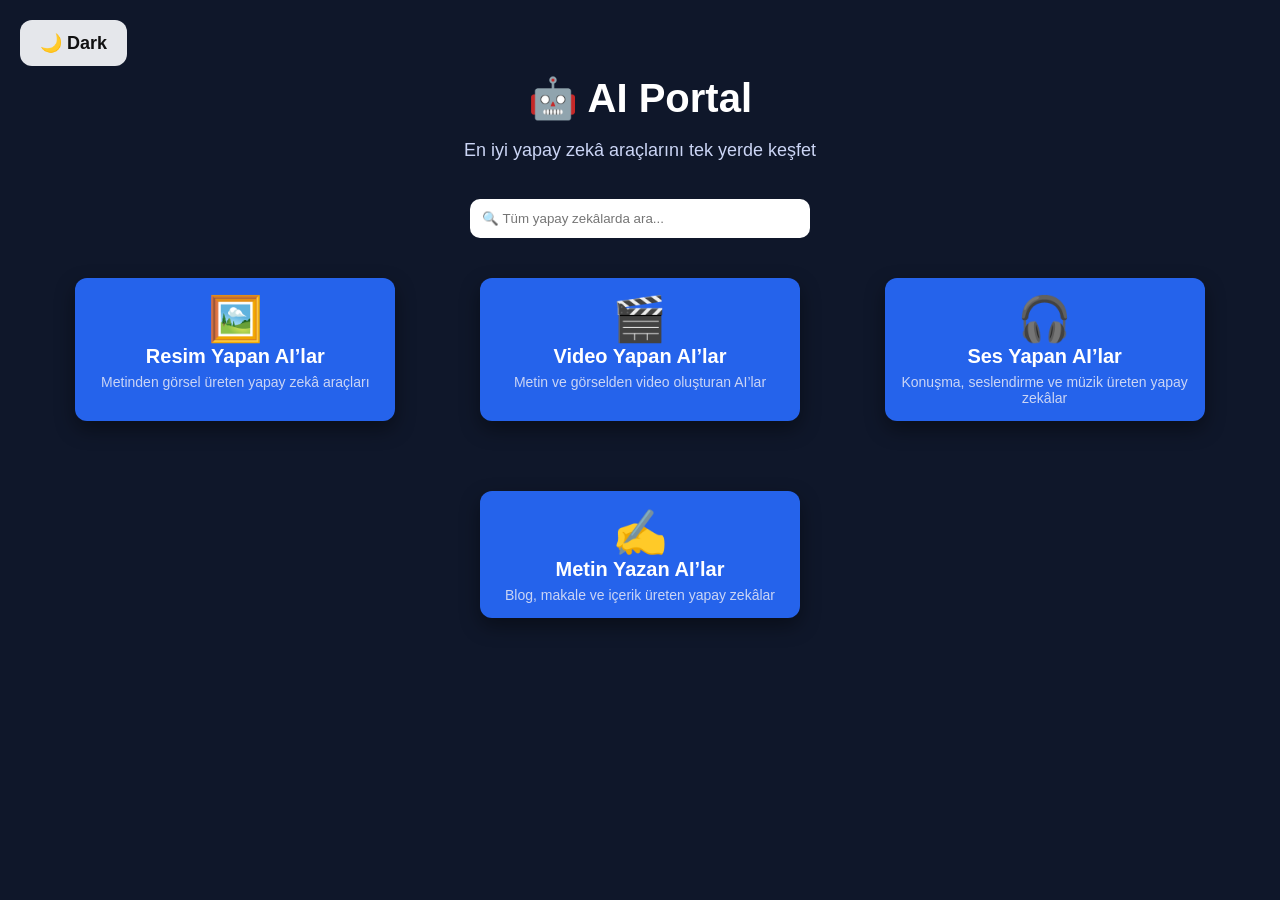
==== index.html @ 2fd01a78 "Add files via upload" ====
<!DOCTYPE html>
<html lang="tr">
<head>
 <title>AI Portal – Yapay Zekâ Araçları</title>
<meta name="description" content="Resim, video ve metin üreten en iyi yapay zekâ araçlarını tek yerde keşfet.">
<meta name="keywords" content="AI, yapay zeka, ai tools, image ai, video ai">

   <meta charset="UTF-8">

    <title>AI Portal | En İyi Yapay Zekâ Araçları (Resim, Video, Ses)</title>

    <meta name="description" content="AI Portal ile resim, video ve ses üreten en iyi yapay zekâ araçlarını keşfet. Ücretsiz ve ücretli AI listeleri tek bir yerde.">

    <meta name="keywords" content="AI, yapay zeka, ai portal, resim yapan ai, video yapan ai, ses yapan ai, ücretsiz ai araçları">

    <meta name="author" content="AI Portal">

    <meta name="viewport" content="width=device-width, initial-scale=1.0">

    <!-- Open Graph (Google & Sosyal Medya Önizleme) -->
    <meta property="og:title" content="AI Portal – En İyi Yapay Zekâ Araçları">
    <meta property="og:description" content="Resim, video ve ses üreten yapay zekâ araçlarını tek yerde keşfet.">
    <meta property="og:type" content="website">
    <meta property="og:url" content="https://alikrcn1212-hash.github.io/AI-Portal/">

    <!-- Dil -->
    <meta http-equiv="Content-Language" content="tr">

    <link rel="stylesheet" href="style.css">
<meta name="google-site-verification" content="NRiBjd7Ln1QMZNE0WXOTs0igWo0jItYLnbf5LGnm9AE" />
</head>
<body>

    <h1>🤖 AI Portal</h1>
    <p>En iyi yapay zekâ araçlarını tek yerde keşfet</p>
<input 
    type="text"
    id="globalSearch"
    placeholder="🔍 Tüm yapay zekâlarda ara..."
    onkeyup="globalSearchAI()"
    style="padding:12px; width:340px; border-radius:10px; border:none; margin:20px;"
>

<div id="searchResults" class="menu"></div>

<div class="menu home-menu">
    <a href="images.html" class="home-card">
        <div class="icon">🖼️</div>
        <div class="text">
            <h2>Resim Yapan AI’lar</h2>
            <p>Metinden görsel üreten yapay zekâ araçları</p>
        </div>
    </a>

    <a href="video.html" class="home-card">
        <div class="icon">🎬</div>
        <div class="text">
            <h2>Video Yapan AI’lar</h2>
            <p>Metin ve görselden video oluşturan AI’lar</p>
        </div>
    </a>
<a href="audio.html" class="home-card">
    <div class="icon">🎧</div>
    <div class="text">
        <h2>Ses Yapan AI’lar</h2>
        <p>Konuşma, seslendirme ve müzik üreten yapay zekâlar</p>
    </div>
</a>
<a href="text.html" class="home-card">
  <div class="icon">✍️</div>
  <div class="text">
    <h2>Metin Yazan AI’lar</h2>
    <p>Blog, makale ve içerik üreten yapay zekâlar</p>
  </div>
</a>

</div>

<script src="script.js"></script>
<button id="themeToggle" onclick="toggleTheme()">
    <span id="themeIcon">🌙</span>
    <span id="themeText">Dark</span>
</button>
<div class="mobile-nav">
    <a href="index.html">🏠<span>Ana</span></a>
    <a href="images.html">🖼️<span>Resim</span></a>
    <a href="video.html">🎬<span>Video</span></a>
</div>

</body>
</html>
---- style.css ----
* {
    box-sizing: border-box;
}

html, body {
    max-width: 100%;
    overflow-x: hidden;
}

body {
    font-family: Arial, sans-serif;
    background-color: #0f172a;
    color: white;
    text-align: center;
    padding: 40px;
}

h1 {
    font-size: 40px;
    margin-bottom: 10px;
}

p {
    font-size: 18px;
    color: #cbd5f5;
}

.menu a {
    display: block;
    margin: 20px auto;
    padding: 15px;
    width: 320px;
    background-color: #2563eb;
    color: white;
    text-decoration: none;
    border-radius: 12px;
    font-size: 18px;
    transition: 0.3s;
}

.menu a:hover {
    background-color: #1e40af;
    transform: scale(1.05);
}
.ai-item {
    display: block;
    background: #1f1f1f;
    color: white;
    padding: 15px;
    margin: 12px auto;
    width: 320px;
    border-radius: 12px;
    text-decoration: none;
    font-weight: bold;
    transition: 0.3s;
    box-shadow: 0 4px 10px rgba(0,0,0,0.4);
}

.ai-item:hover {
    background: #2a2a2a;
    transform: scale(1.03);
}
.badge {
    float: right;
    padding: 4px 10px;
    border-radius: 8px;
    font-size: 12px;
}

.badge.free {
    background: #22c55e;
}

.badge.paid {
    background: #ef4444;
}
.filters {
    margin: 20px 0;
}

.filters button {
    background: #334155;
    color: white;
    border: none;
    padding: 10px 16px;
    margin: 5px;
    border-radius: 8px;
    cursor: pointer;
    font-size: 14px;
    transition: 0.2s;
}

.filters button:hover {
    background: #475569;
}
/* Tema butonu */
#themeToggle {
    position: fixed;
    top: 20px;
    left: 20px;
    padding: 12px 20px;
    font-size: 18px;
    border-radius: 12px;
    border: none;
    cursor: pointer;
    background: #e5e7eb;
    color: #111;
    font-weight: bold;
    z-index: 999;
}

/* Light mode */
body.light {
    background-color: #f8fafc;
    color: #0f172a;
}

body.light p {
    color: #334155;
}

body.light .ai-item {
    background: #e5e7eb;
    color: #0f172a;
}

body.light .menu a {
    background-color: #2563eb;
    color: white;
}
body {
    transition: background-color 0.4s ease, color 0.4s ease;
}

.ai-item,
.menu a {
    transition: background-color 0.4s ease, color 0.4s ease, transform 0.3s ease;
}
#themeToggle {
    transition: background-color 0.3s ease, transform 0.2s ease;
}

#themeToggle:hover {
    transform: scale(1.08);
}
.home-menu {
    display: flex;
    justify-content: center;
    gap: 30px;
    flex-wrap: wrap;
}

.home-card {
    display: flex;
    align-items: center;
    gap: 20px;
    width: 360px;
    padding: 25px;
    background: #1f2937;
    border-radius: 18px;
    text-decoration: none;
    color: white;
    box-shadow: 0 8px 20px rgba(0,0,0,0.4);
    transition: transform 0.3s ease, background-color 0.3s ease;
}

.home-card:hover {
    background: #273449;
    transform: translateY(-6px);
}

.home-card .icon {
    font-size: 48px;
}

.home-card h2 {
    margin: 0;
    font-size: 22px;
}

.home-card p {
    margin: 6px 0 0;
    font-size: 14px;
    color: #cbd5f5;
}
.back-card {
    margin: 50px auto 0;
    max-width: 360px;
    justify-content: center;
}
@media (max-width: 480px) {

    body {
        padding: 12px;
        font-size: 14px;
    }

    h1 {
        font-size: 22px;
        margin-bottom: 6px;
    }

    p {
        font-size: 13px;
        line-height: 1.4;
    }

    input {
        width: 100%;
max-width: 320px;
        font-size: 14px;
        padding: 8px;
        margin: 12px 0;
    }

    .ai-item,
    .home-card {
        width: 100%;
max-width: 320px;
        padding: 12px;
        font-size: 14px;
        border-radius: 14px;
    }

    .home-card {
        gap: 12px;
    }

    .home-card h2 {
        font-size: 16px;
    }

    .home-card .icon {
        font-size: 28px;
    }

    .mobile-nav {
        padding: 8px 0;
    }

    .mobile-nav a {
        font-size: 18px;
    }

    .mobile-nav span {
        font-size: 10px;
    }
}
/* Mobil Alt Menü */
.mobile-nav {
    display: none;
}



    .home-card h2 {
        font-size: 20px;
    }

    .home-card .icon {
        font-size: 44px;
    }

    .mobile-nav a {
        font-size: 22px;
    }

    .mobile-nav span {
        font-size: 13px;
    }
}
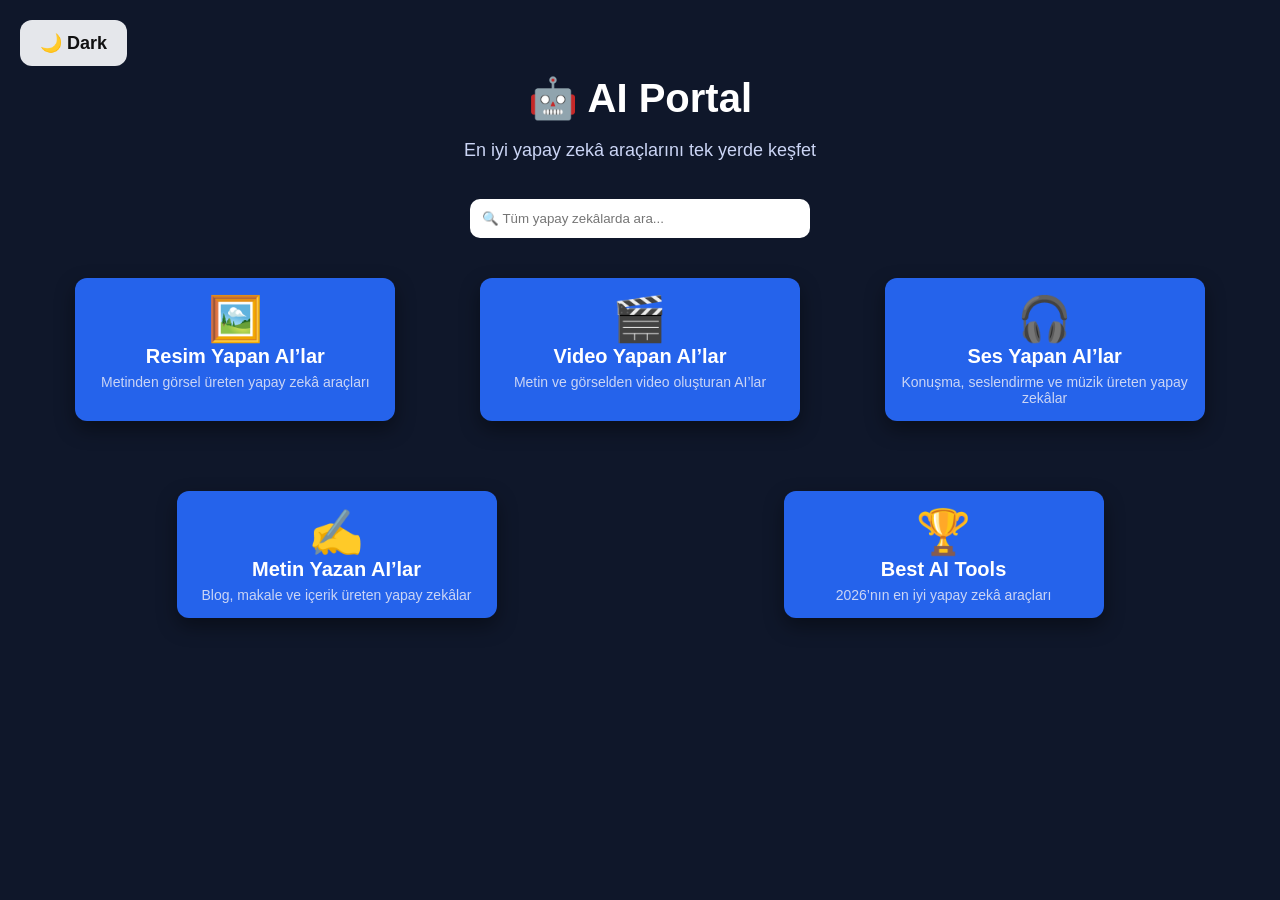
==== commit c1cdd9f4: "Add files via upload" ====
--- a/index.html
+++ b/index.html
@@ -1,8 +1,9 @@
 <!DOCTYPE html>
 <html lang="tr">
 <head>
- <title>AI Portal – Yapay Zekâ Araçları</title>
-<meta name="description" content="Resim, video ve metin üreten en iyi yapay zekâ araçlarını tek yerde keşfet.">
+ <title>AI Portal | En İyi Yapay Zekâ Araçları (2026)</title>
+
+<meta name="description" content="AI Portal: resim, video, ses ve metin üreten en iyi yapay zekâ araçlarını keşfet. Ücretsiz ve ücretli AI listeleri, tek platformda.">
 <meta name="keywords" content="AI, yapay zeka, ai tools, image ai, video ai">
 
    <meta charset="UTF-8">
@@ -73,6 +74,13 @@
     <p>Blog, makale ve içerik üreten yapay zekâlar</p>
   </div>
 </a>
+<a href="best.html" class="home-card">
+  <div class="icon">🏆</div>
+  <div class="text">
+    <h2>Best AI Tools</h2>
+    <p>2026’nın en iyi yapay zekâ araçları</p>
+  </div>
+</a>
 
 </div>
 
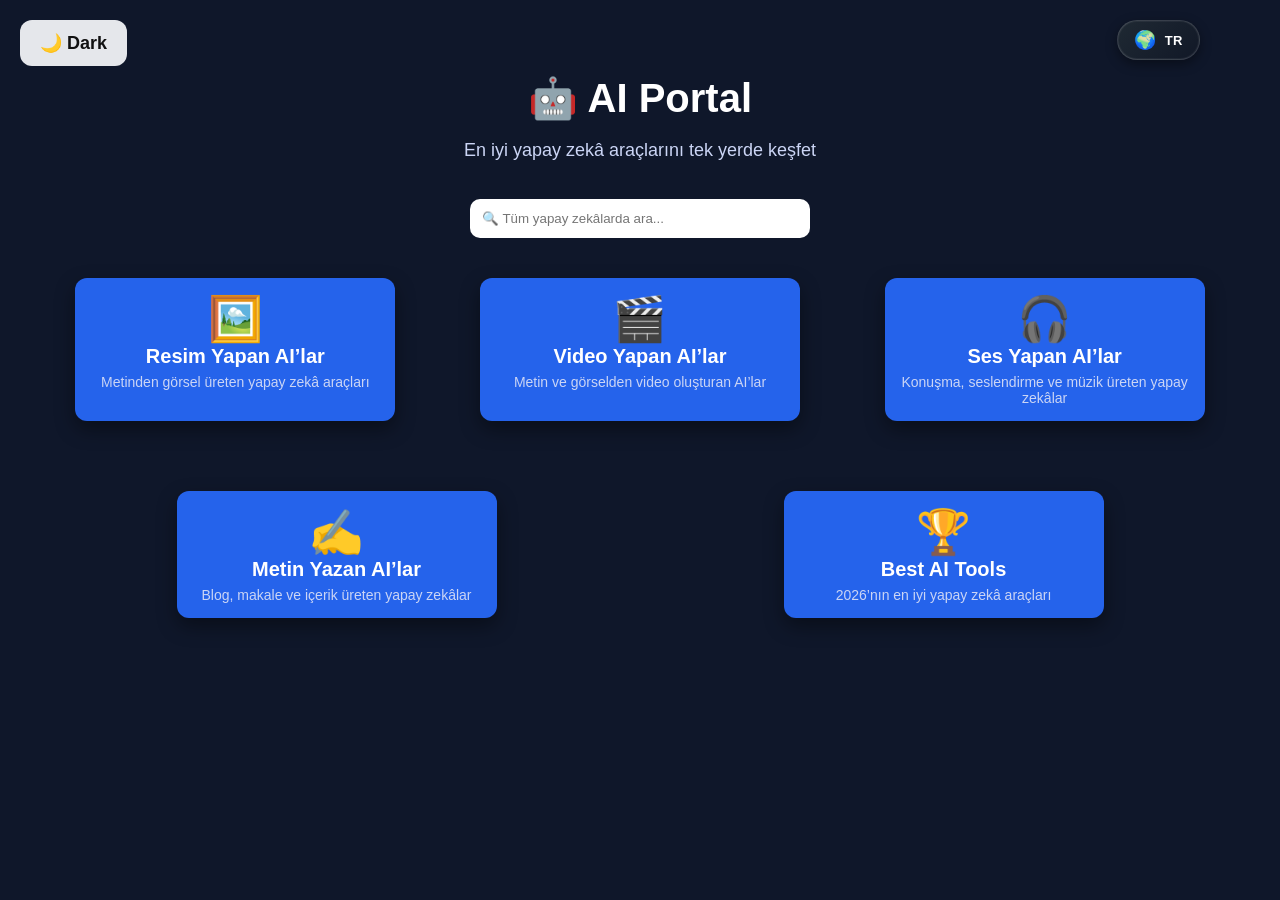
==== commit eb97e1fb: "Add files via upload" ====
--- a/index.html
+++ b/index.html
@@ -89,6 +89,11 @@
     <span id="themeIcon">🌙</span>
     <span id="themeText">Dark</span>
 </button>
+<button id="langToggle" onclick="toggleLang()">
+  <span class="globe">🌍</span>
+  <span id="langText">TR</span>
+</button>
+
 <div class="mobile-nav">
     <a href="index.html">🏠<span>Ana</span></a>
     <a href="images.html">🖼️<span>Resim</span></a>
--- a/style.css
+++ b/style.css
@@ -269,4 +269,98 @@
         font-size: 13px;
     }
 }
-
+.ai-title {
+  display: flex;
+  align-items: center;
+  gap: 8px;
+}
+.badge {
+  background: linear-gradient(135deg, #ffcc00, #ff9900);
+  color: #000;
+  font-size: 11px;
+  font-weight: 600;
+  padding: 4px 8px;
+  border-radius: 12px;
+  white-space: nowrap;
+}
+.info-box {
+  background: rgba(255,255,255,0.05);
+  border-radius: 16px;
+  padding: 24px;
+  max-width: 800px;
+  margin: 30px auto;
+  text-align: left;
+}
+
+.info-box h2 {
+  margin-bottom: 10px;
+}
+
+.info-box ul {
+  margin-top: 10px;
+  padding-left: 20px;
+}
+
+.info-box li {
+  margin-bottom: 8px;
+}
+.update-note {
+  font-size: 13px;
+  opacity: 0.6;
+  margin-top: 40px;
+}
+#langToggle {
+  position: fixed;
+  top: 20px;
+  right: 80px;
+  padding: 8px 16px;
+  border-radius: 999px;
+  border: 1px solid rgba(255,255,255,0.15);
+  background: linear-gradient(135deg, #1f2933, #111827);
+  color: #fff;
+  display: flex;
+  align-items: center;
+  gap: 8px;
+  cursor: pointer;
+  font-weight: 600;
+  letter-spacing: 0.5px;
+  backdrop-filter: blur(8px);
+  transition: all 0.35s ease;
+  box-shadow:
+    0 4px 12px rgba(0,0,0,0.4),
+    inset 0 0 0 1px rgba(255,255,255,0.05);
+}
+
+#langToggle:hover {
+  transform: translateY(-1px) scale(1.03);
+  box-shadow:
+    0 8px 20px rgba(0,0,0,0.6),
+    0 0 12px rgba(0, 140, 255, 0.4);
+}
+
+/* Seçili dil efekti */
+#langToggle.active {
+  background: linear-gradient(135deg, #2563eb, #0ea5e9);
+  box-shadow:
+    0 0 20px rgba(14,165,233,0.8),
+    0 0 40px rgba(37,99,235,0.4);
+}
+
+/* Dünya ikonu */
+#langToggle .globe {
+  font-size: 18px;
+  animation: float 4s ease-in-out infinite;
+}
+
+/* TR / EN yazısı */
+#langText {
+  font-size: 13px;
+}
+
+/* Hafif premium animasyon */
+@keyframes float {
+  0% { transform: rotate(0deg); }
+  50% { transform: rotate(8deg); }
+  100% { transform: rotate(0deg); }
+}
+
